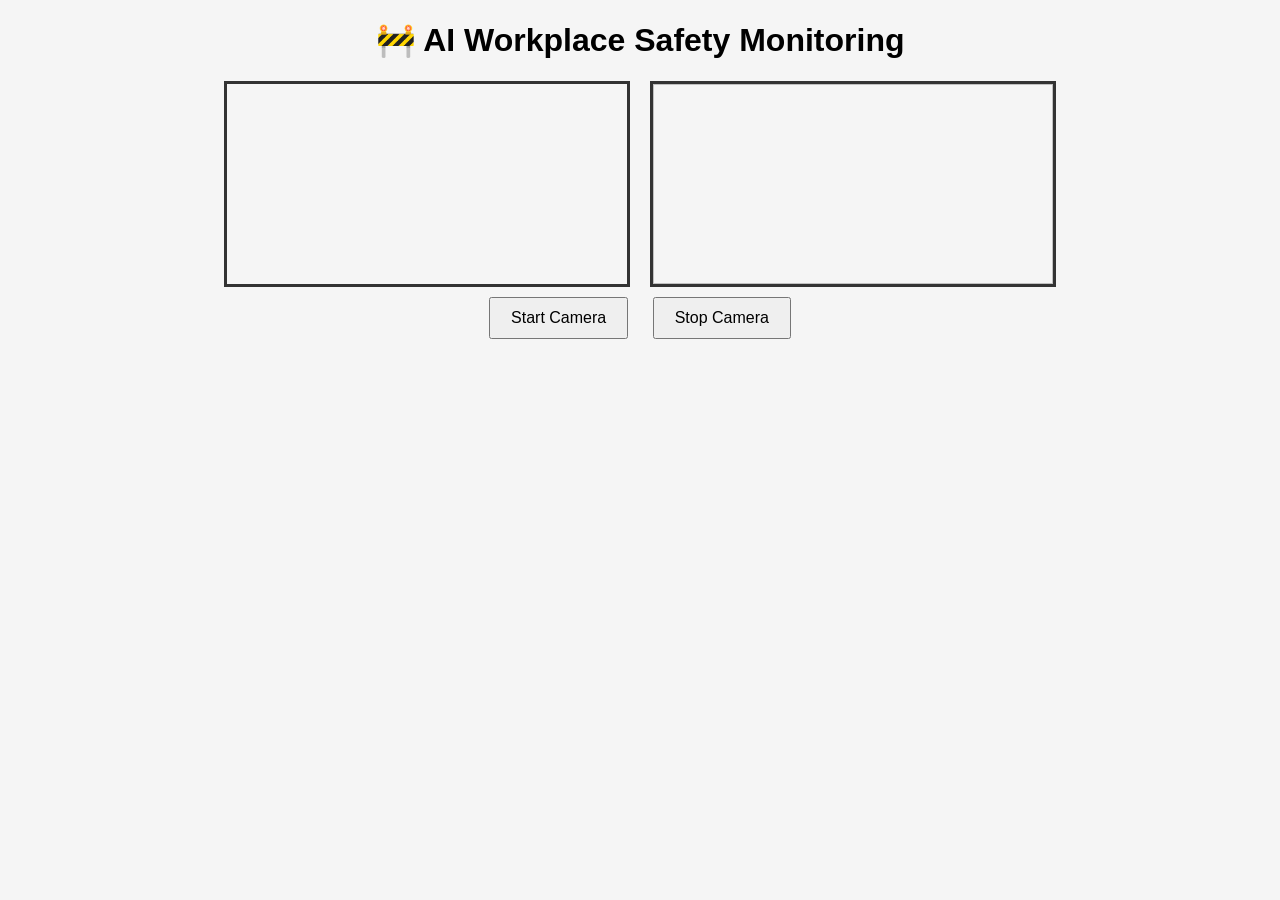
==== templates/index.html @ 5062f722 "frontend using flask and html" ====
<!DOCTYPE html>
<html>
<head>
    <title>AI Workplace Safety Monitor</title>
    <link rel="stylesheet" href="/static/style.css">
</head>
<body>

<h1>🚧 AI Workplace Safety Monitoring</h1>

<div class="container">
    <video id="video" autoplay></video>
    <canvas id="canvas" style="display:none;"></canvas>
    <img id="output" />
</div>

<button onclick="startCamera()">Start Camera</button>
<button onclick="stopCamera()">Stop Camera</button>

<div id="alert-box"></div>

<script src="/static/script.js"></script>
</body>
</html>
---- static/style.css ----
body {
    font-family: Arial, sans-serif;
    text-align: center;
    background-color: #f5f5f5;
}

.container {
    display: flex;
    justify-content: center;
    gap: 20px;
    margin-top: 20px;
}

video, img {
    width: 400px;
    border: 3px solid #333;
}

button {
    margin: 10px;
    padding: 10px 20px;
    font-size: 16px;
}

.alert {
    color: red;
    font-weight: bold;
    font-size: 22px;
}

.safe {
    color: green;
    font-weight: bold;
    font-size: 22px;
}
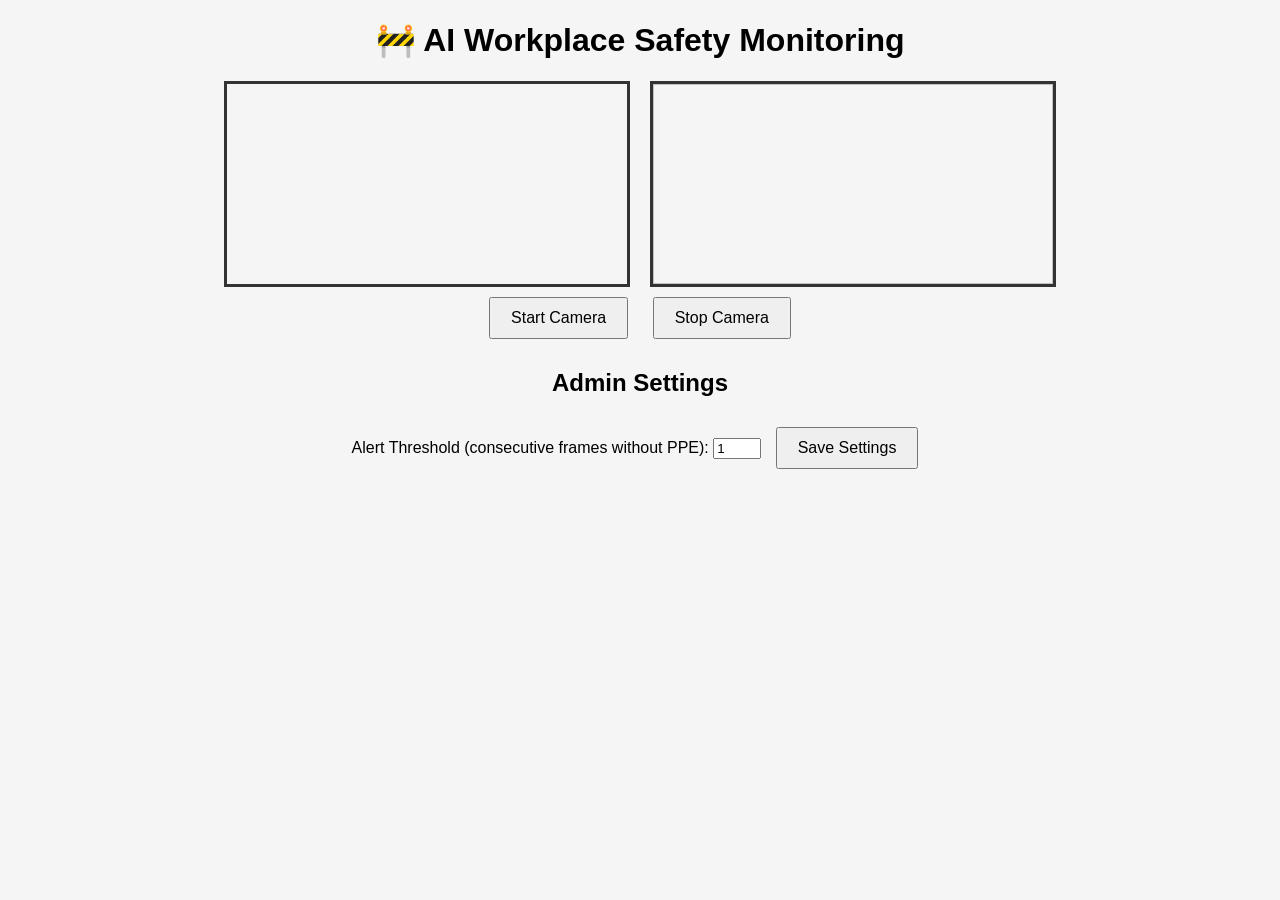
==== commit 586c8933: "Add configurable alert thresholds for PPE violations (Task 3)" ====
--- a/templates/index.html
+++ b/templates/index.html
@@ -19,6 +19,14 @@
 
 <div id="alert-box"></div>
 
+<h2>Admin Settings</h2>
+<div class="settings">
+    <label for="threshold">Alert Threshold (consecutive frames without PPE):</label>
+    <input type="number" id="threshold" min="1" max="10" value="1">
+    <button onclick="saveSettings()">Save Settings</button>
+    <p id="status"></p>
+</div>
+
 <script src="/static/script.js"></script>
 </body>
 </html>
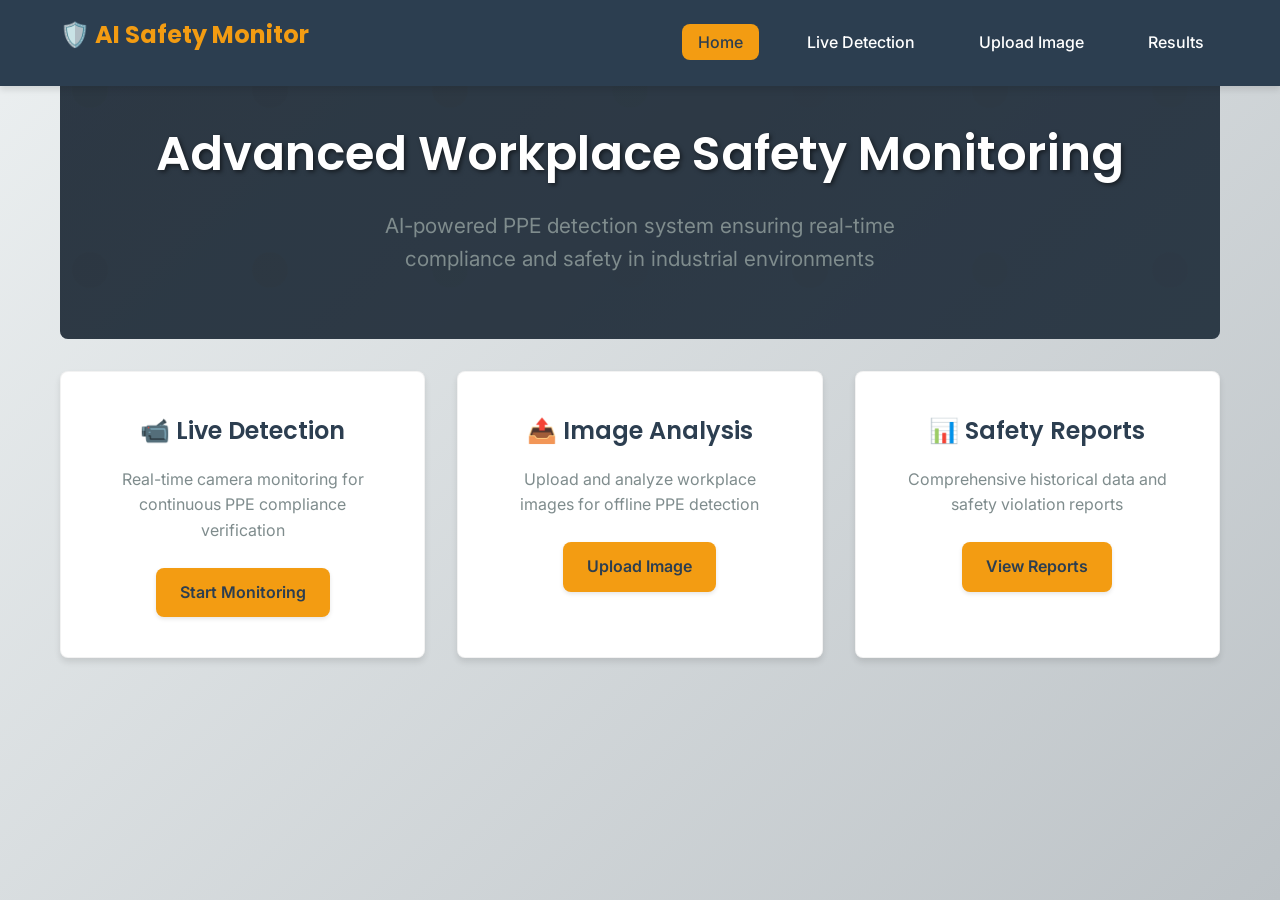
==== commit 47322534: "Improved UI/UX: Modern industrial safety dashboard theme, show latest results, added navigation and " ====
--- a/templates/index.html
+++ b/templates/index.html
@@ -1,32 +1,50 @@
 <!DOCTYPE html>
-<html>
+<html lang="en">
 <head>
+    <meta charset="UTF-8">
+    <meta name="viewport" content="width=device-width, initial-scale=1.0">
     <title>AI Workplace Safety Monitor</title>
-    <link rel="stylesheet" href="/static/style.css">
+    <link rel="preconnect" href="https://fonts.googleapis.com">
+    <link rel="preconnect" href="https://fonts.gstatic.com" crossorigin>
+    <link href="https://fonts.googleapis.com/css2?family=Poppins:wght@300;400;500;600;700&family=Inter:wght@300;400;500;600&display=swap" rel="stylesheet">
+    <link rel="stylesheet" href="/static/style.css?v=1">
 </head>
 <body>
+    <nav class="navbar">
+        <div class="nav-container">
+            <h1 class="nav-title">🛡️ AI Safety Monitor</h1>
+            <ul class="nav-menu">
+                <li><a href="/" class="active">Home</a></li>
+                <li><a href="/live">Live Detection</a></li>
+                <li><a href="/upload">Upload Image</a></li>
+                <li><a href="/results">Results</a></li>
+            </ul>
+        </div>
+    </nav>
 
-<h1>🚧 AI Workplace Safety Monitoring</h1>
+    <div class="container">
+        <header class="hero">
+            <h1>Advanced Workplace Safety Monitoring</h1>
+            <p>AI-powered PPE detection system ensuring real-time compliance and safety in industrial environments</p>
+        </header>
 
-<div class="container">
-    <video id="video" autoplay></video>
-    <canvas id="canvas" style="display:none;"></canvas>
-    <img id="output" />
-</div>
-
-<button onclick="startCamera()">Start Camera</button>
-<button onclick="stopCamera()">Stop Camera</button>
-
-<div id="alert-box"></div>
-
-<h2>Admin Settings</h2>
-<div class="settings">
-    <label for="threshold">Alert Threshold (consecutive frames without PPE):</label>
-    <input type="number" id="threshold" min="1" max="10" value="1">
-    <button onclick="saveSettings()">Save Settings</button>
-    <p id="status"></p>
-</div>
-
-<script src="/static/script.js"></script>
+        <div class="features">
+            <div class="card">
+                <h2>📹 Live Detection</h2>
+                <p>Real-time camera monitoring for continuous PPE compliance verification</p>
+                <a href="/live" class="btn">Start Monitoring</a>
+            </div>
+            <div class="card">
+                <h2>📤 Image Analysis</h2>
+                <p>Upload and analyze workplace images for offline PPE detection</p>
+                <a href="/upload" class="btn">Upload Image</a>
+            </div>
+            <div class="card">
+                <h2>📊 Safety Reports</h2>
+                <p>Comprehensive historical data and safety violation reports</p>
+                <a href="/results" class="btn">View Reports</a>
+            </div>
+        </div>
+    </div>
 </body>
 </html>
--- a/static/style.css
+++ b/static/style.css
@@ -1,35 +1,435 @@
+/* Import Google Fonts */
+@import url('https://fonts.googleapis.com/css2?family=Poppins:wght@300;400;500;600;700&family=Inter:wght@300;400;500;600&display=swap');
+
+/* CSS Variables for Theme */
+:root {
+    --primary-color: #2c3e50; /* Dark Blue */
+    --secondary-color: #95a5a6; /* Steel Gray */
+    --accent-color: #f39c12; /* Safety Yellow */
+    --background-color: #ecf0f1; /* Light Gray */
+    --card-color: #ffffff; /* White */
+    --text-primary: #2c3e50;
+    --text-secondary: #7f8c8d;
+    --shadow: 0 4px 6px rgba(0, 0, 0, 0.1);
+    --border-radius: 8px;
+    --transition: all 0.3s ease;
+}
+
+/* Global Reset */
+* {
+    margin: 0;
+    padding: 0;
+    box-sizing: border-box;
+}
+
 body {
-    font-family: Arial, sans-serif;
+    font-family: 'Inter', sans-serif;
+    line-height: 1.6;
+    color: var(--text-primary);
+    background: linear-gradient(135deg, var(--background-color) 0%, #bdc3c7 100%);
+    background-attachment: fixed;
+    min-height: 100vh;
+}
+
+/* Typography */
+h1, h2, h3, h4, h5, h6 {
+    font-family: 'Poppins', sans-serif;
+    font-weight: 600;
+    margin-bottom: 1rem;
+}
+
+p {
+    color: var(--text-secondary);
+    margin-bottom: 1rem;
+}
+
+/* Container */
+.container {
+    max-width: 1200px;
+    margin: 0 auto;
+    padding: 20px;
+}
+
+/* Navbar */
+.navbar {
+    background-color: var(--primary-color);
+    color: white;
+    padding: 1rem 0;
+    box-shadow: var(--shadow);
+    position: fixed;
+    top: 0;
+    width: 100%;
+    z-index: 1000;
+}
+
+.nav-container {
+    max-width: 1200px;
+    margin: 0 auto;
+    padding: 0 20px;
+    display: flex;
+    justify-content: space-between;
+    align-items: center;
+}
+
+.nav-title {
+    font-size: 1.5rem;
+    font-weight: 700;
+    color: var(--accent-color);
+}
+
+.nav-menu {
+    list-style: none;
+    display: flex;
+}
+
+.nav-menu li {
+    margin-left: 2rem;
+}
+
+.nav-menu a {
+    color: white;
+    text-decoration: none;
+    padding: 0.5rem 1rem;
+    border-radius: var(--border-radius);
+    transition: var(--transition);
+    font-weight: 500;
+}
+
+.nav-menu a:hover, .nav-menu a.active {
+    background-color: var(--accent-color);
+    color: var(--primary-color);
+}
+
+/* Hero Section */
+.hero {
     text-align: center;
-    background-color: #f5f5f5;
-}
-
-.container {
+    padding: 6rem 0 4rem;
+    background: linear-gradient(135deg, rgba(44, 62, 80, 0.9) 0%, rgba(52, 73, 94, 0.9) 100%),
+                url('data:image/svg+xml,<svg xmlns="http://www.w3.org/2000/svg" viewBox="0 0 100 100"><defs><pattern id="safety" patternUnits="userSpaceOnUse" width="20" height="20"><circle cx="10" cy="10" r="2" fill="%23f39c12" opacity="0.1"/></pattern></defs><rect width="100" height="100" fill="url(%23safety)"/></svg>');
+    background-attachment: fixed;
+    color: white;
+    border-radius: var(--border-radius);
+    margin-bottom: 2rem;
+    position: relative;
+}
+
+.hero::before {
+    content: '';
+    position: absolute;
+    top: 0;
+    left: 0;
+    right: 0;
+    bottom: 0;
+    background: rgba(0, 0, 0, 0.3);
+    border-radius: var(--border-radius);
+}
+
+.hero > * {
+    position: relative;
+    z-index: 1;
+}
+
+.hero h1 {
+    font-size: 3rem;
+    margin-bottom: 1rem;
+    text-shadow: 2px 2px 4px rgba(0,0,0,0.5);
+}
+
+.hero p {
+    font-size: 1.3rem;
+    opacity: 2;
+    max-width: 600px;
+    margin: 0 auto;
+}
+
+/* Features/Cards */
+.features {
+    display: grid;
+    grid-template-columns: repeat(auto-fit, minmax(280px, 1fr));
+    gap: 2rem;
+    margin-bottom: 2rem;
+}
+
+.card {
+    background: var(--card-color);
+    padding: 2.5rem;
+    border-radius: var(--border-radius);
+    box-shadow: var(--shadow);
+    text-align: center;
+    transition: var(--transition);
+    border: 1px solid rgba(0,0,0,0.05);
+}
+
+.card:hover {
+    transform: translateY(-8px);
+    box-shadow: 0 8px 25px rgba(0, 0, 0, 0.15);
+}
+
+.card h2 {
+    margin-bottom: 1rem;
+    color: var(--primary-color);
+    font-size: 1.5rem;
+}
+
+.card p {
+    margin-bottom: 1.5rem;
+    color: var(--text-secondary);
+    font-size: 1rem;
+}
+
+.btn {
+    display: inline-block;
+    background-color: var(--accent-color);
+    color: var(--primary-color);
+    padding: 0.75rem 1.5rem;
+    text-decoration: none;
+    border-radius: var(--border-radius);
+    transition: var(--transition);
+    border: none;
+    cursor: pointer;
+    font-size: 1rem;
+    font-weight: 600;
+    box-shadow: 0 2px 4px rgba(0,0,0,0.1);
+}
+
+.btn:hover {
+    background-color: #e67e22;
+    transform: translateY(-2px);
+    box-shadow: 0 4px 8px rgba(0,0,0,0.2);
+}
+
+/* Live Detection */
+.live-container {
     display: flex;
     justify-content: center;
     gap: 20px;
-    margin-top: 20px;
+    margin: 2rem 0;
+    flex-wrap: wrap;
 }
 
 video, img {
-    width: 400px;
-    border: 3px solid #333;
-}
-
-button {
-    margin: 10px;
-    padding: 10px 20px;
-    font-size: 16px;
+    width: 100%;
+    max-width: 400px;
+    border: 3px solid var(--secondary-color);
+    border-radius: var(--border-radius);
+    box-shadow: var(--shadow);
+}
+
+.controls {
+    text-align: center;
+    margin: 2rem 0;
+}
+
+/* Upload Section */
+.upload-section {
+    max-width: 500px;
+    margin: 0 auto;
+    background: var(--card-color);
+    padding: 2.5rem;
+    border-radius: var(--border-radius);
+    box-shadow: var(--shadow);
+    border: 1px solid rgba(0,0,0,0.05);
+}
+
+.upload-section form {
+    display: flex;
+    flex-direction: column;
+    gap: 1.5rem;
+}
+
+.upload-section input[type="file"] {
+    padding: 0.75rem;
+    border: 2px dashed var(--secondary-color);
+    border-radius: var(--border-radius);
+    background: var(--background-color);
+    transition: var(--transition);
+}
+
+.upload-section input[type="file"]:hover {
+    border-color: var(--accent-color);
+}
+
+/* Results Table */
+.search-bar {
+    margin-bottom: 2rem;
+}
+
+.search-bar input {
+    width: 100%;
+    padding: 0.75rem;
+    border: 1px solid var(--secondary-color);
+    border-radius: var(--border-radius);
+    font-size: 1rem;
+    transition: var(--transition);
+}
+
+.search-bar input:focus {
+    outline: none;
+    border-color: var(--accent-color);
+    box-shadow: 0 0 0 3px rgba(243, 156, 18, 0.1);
+}
+
+table {
+    width: 100%;
+    border-collapse: collapse;
+    background: var(--card-color);
+    border-radius: var(--border-radius);
+    overflow: hidden;
+    box-shadow: var(--shadow);
+    border: 1px solid rgba(0,0,0,0.05);
+}
+
+th, td {
+    padding: 1rem;
+    text-align: left;
+    border-bottom: 1px solid var(--background-color);
+}
+
+th {
+    background-color: var(--primary-color);
+    color: white;
+    font-weight: 600;
+}
+
+tbody tr:hover {
+    background-color: var(--background-color);
+}
+
+.ppe-item {
+    display: inline-block;
+    background-color: var(--secondary-color);
+    color: white;
+    padding: 0.2rem 0.5rem;
+    border-radius: 12px;
+    font-size: 0.8rem;
+    margin: 0.1rem;
+    font-weight: 500;
+}
+
+.badge {
+    padding: 0.25rem 0.75rem;
+    border-radius: 20px;
+    font-weight: 600;
+    font-size: 0.85rem;
+    text-transform: uppercase;
+}
+
+.safe {
+    background-color: #27ae60;
+    color: white;
+}
+
+.unsafe {
+    background-color: #e74c3c;
+    color: white;
+}
+
+/* Settings */
+.settings {
+    background: var(--card-color);
+    padding: 2.5rem;
+    border-radius: var(--border-radius);
+    box-shadow: var(--shadow);
+    margin-top: 2rem;
+    border: 1px solid rgba(0,0,0,0.05);
+}
+
+.settings label {
+    display: block;
+    margin-bottom: 0.5rem;
+    font-weight: 600;
+    color: var(--text-primary);
+}
+
+.settings input {
+    width: 100%;
+    padding: 0.75rem;
+    border: 1px solid var(--secondary-color);
+    border-radius: var(--border-radius);
+    margin-bottom: 1rem;
+    font-size: 1rem;
+    transition: var(--transition);
+}
+
+.settings input:focus {
+    outline: none;
+    border-color: var(--accent-color);
+    box-shadow: 0 0 0 3px rgba(243, 156, 18, 0.1);
+}
+
+/* Alerts */
+#alert-box {
+    margin: 2rem 0;
+    padding: 1rem;
+    border-radius: var(--border-radius);
+    text-align: center;
+    font-weight: 600;
+    box-shadow: var(--shadow);
 }
 
 .alert {
-    color: red;
-    font-weight: bold;
-    font-size: 22px;
+    background-color: #f8d7da;
+    color: #721c24;
+    border: 1px solid #f5c6cb;
 }
 
 .safe {
-    color: green;
-    font-weight: bold;
-    font-size: 22px;
+    background-color: #d4edda;
+    color: #155724;
+    border: 1px solid #c3e6cb;
+}
+
+.error {
+    color: #e74c3c;
+}
+
+/* Responsive */
+@media (max-width: 768px) {
+    .nav-container {
+        flex-direction: column;
+        gap: 1rem;
+    }
+
+    .nav-menu {
+        justify-content: center;
+        flex-wrap: wrap;
+    }
+
+    .nav-menu li {
+        margin: 0 1rem 0.5rem 0;
+    }
+
+    .hero h1 {
+        font-size: 2.5rem;
+    }
+
+    .hero {
+        padding: 4rem 0 2rem;
+    }
+
+    .features {
+        grid-template-columns: 1fr;
+    }
+
+    .live-container {
+        flex-direction: column;
+        align-items: center;
+    }
+
+    video, img {
+        width: 100%;
+        max-width: 400px;
+    }
+
+    table {
+        font-size: 0.9rem;
+    }
+
+    th, td {
+        padding: 0.75rem 0.5rem;
+    }
+
+    .card {
+        padding: 2rem;
+    }
 }
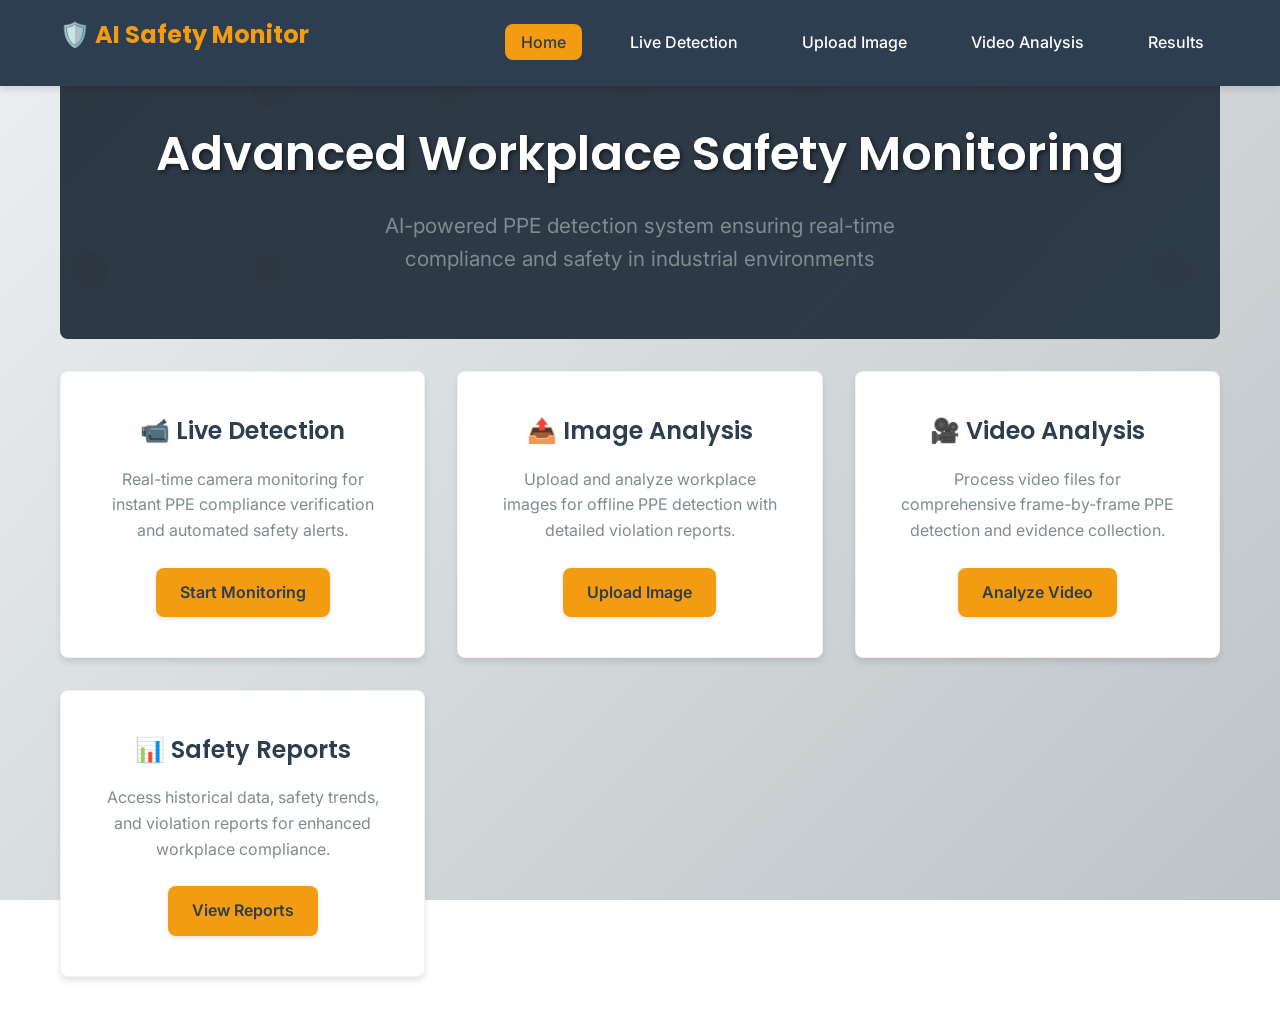
==== commit a38b5f2f: "Linked video.html to index.html and created the ui for video analyzer and reduced the frame from 600" ====
--- a/templates/index.html
+++ b/templates/index.html
@@ -17,6 +17,7 @@
                 <li><a href="/" class="active">Home</a></li>
                 <li><a href="/live">Live Detection</a></li>
                 <li><a href="/upload">Upload Image</a></li>
+                <li><a href="/video">Video Analysis</a></li>
                 <li><a href="/results">Results</a></li>
             </ul>
         </div>
@@ -31,17 +32,22 @@
         <div class="features">
             <div class="card">
                 <h2>📹 Live Detection</h2>
-                <p>Real-time camera monitoring for continuous PPE compliance verification</p>
+                <p>Real-time camera monitoring for instant PPE compliance verification and automated safety alerts.</p>
                 <a href="/live" class="btn">Start Monitoring</a>
             </div>
             <div class="card">
                 <h2>📤 Image Analysis</h2>
-                <p>Upload and analyze workplace images for offline PPE detection</p>
+                <p>Upload and analyze workplace images for offline PPE detection with detailed violation reports.</p>
                 <a href="/upload" class="btn">Upload Image</a>
             </div>
             <div class="card">
+                <h2>🎥 Video Analysis</h2>
+                <p>Process video files for comprehensive frame-by-frame PPE detection and evidence collection.</p>
+                <a href="/video" class="btn">Analyze Video</a>
+            </div>
+            <div class="card">
                 <h2>📊 Safety Reports</h2>
-                <p>Comprehensive historical data and safety violation reports</p>
+                <p>Access historical data, safety trends, and violation reports for enhanced workplace compliance.</p>
                 <a href="/results" class="btn">View Reports</a>
             </div>
         </div>
--- a/static/style.css
+++ b/static/style.css
@@ -41,6 +41,7 @@
 p {
     color: var(--text-secondary);
     margin-bottom: 1rem;
+    font-size: 1.1rem;
 }
 
 /* Container */
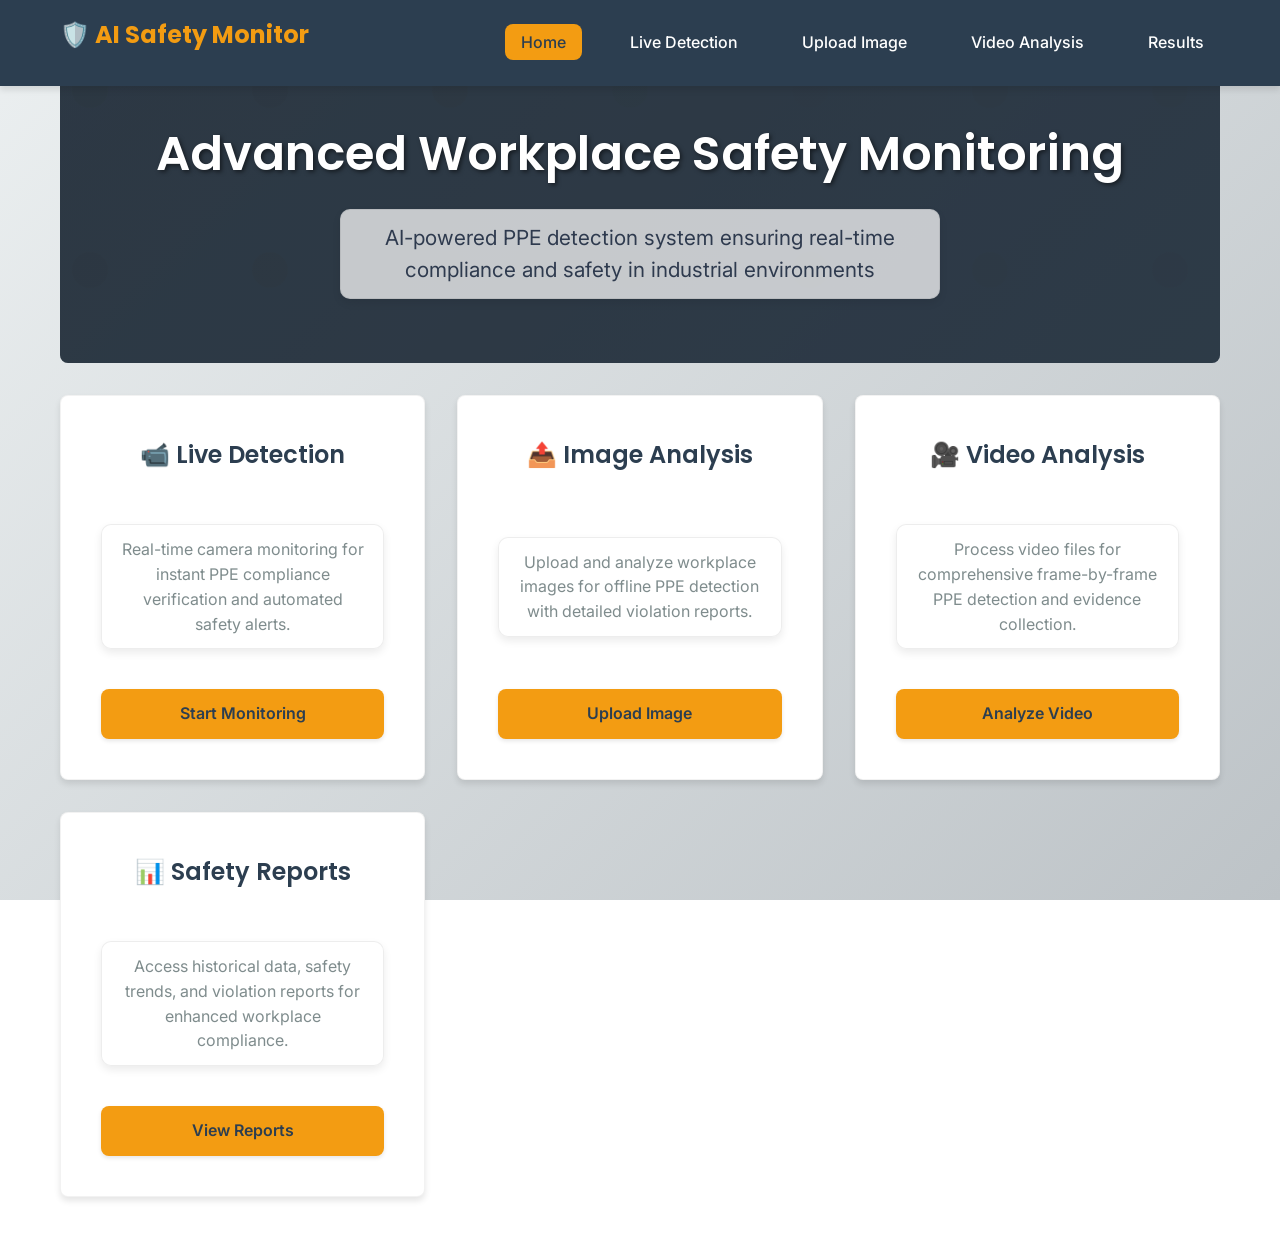
==== commit fdf5c1ec: "Finishing Touch and Trend Graph" ====
--- a/templates/index.html
+++ b/templates/index.html
@@ -26,28 +26,28 @@
     <div class="container">
         <header class="hero">
             <h1>Advanced Workplace Safety Monitoring</h1>
-            <p>AI-powered PPE detection system ensuring real-time compliance and safety in industrial environments</p>
+            <p class="description-text">AI-powered PPE detection system ensuring real-time compliance and safety in industrial environments</p>
         </header>
 
         <div class="features">
             <div class="card">
                 <h2>📹 Live Detection</h2>
-                <p>Real-time camera monitoring for instant PPE compliance verification and automated safety alerts.</p>
+                <p class="description-text">Real-time camera monitoring for instant PPE compliance verification and automated safety alerts.</p>
                 <a href="/live" class="btn">Start Monitoring</a>
             </div>
             <div class="card">
                 <h2>📤 Image Analysis</h2>
-                <p>Upload and analyze workplace images for offline PPE detection with detailed violation reports.</p>
+                <p class="description-text">Upload and analyze workplace images for offline PPE detection with detailed violation reports.</p>
                 <a href="/upload" class="btn">Upload Image</a>
             </div>
             <div class="card">
                 <h2>🎥 Video Analysis</h2>
-                <p>Process video files for comprehensive frame-by-frame PPE detection and evidence collection.</p>
+                <p class="description-text">Process video files for comprehensive frame-by-frame PPE detection and evidence collection.</p>
                 <a href="/video" class="btn">Analyze Video</a>
             </div>
             <div class="card">
                 <h2>📊 Safety Reports</h2>
-                <p>Access historical data, safety trends, and violation reports for enhanced workplace compliance.</p>
+                <p class="description-text">Access historical data, safety trends, and violation reports for enhanced workplace compliance.</p>
                 <a href="/results" class="btn">View Reports</a>
             </div>
         </div>
--- a/static/style.css
+++ b/static/style.css
@@ -13,6 +13,7 @@
     --shadow: 0 4px 6px rgba(0, 0, 0, 0.1);
     --border-radius: 8px;
     --transition: all 0.3s ease;
+    --description-top-offset: 1.8rem;
 }
 
 /* Global Reset */
@@ -42,6 +43,20 @@
     color: var(--text-secondary);
     margin-bottom: 1rem;
     font-size: 1.1rem;
+}
+
+.description-text {
+    color: #2e3a4e;
+    font-size: 1.15rem;
+    line-height: 1.55;
+    text-align: center;
+    max-width: 840px;
+    margin: calc(var(--description-top-offset, 1.8rem) + 0.3rem) auto 1.2rem;
+    background: rgba(255, 255, 255, 0.73);
+    border-radius: 10px;
+    padding: 0.75rem 1.1rem;
+    box-shadow: 0 4px 8px rgba(0,0,0,0.08);
+    border: 1px solid rgba(0, 0, 0, 0.07);
 }
 
 /* Container */
@@ -152,6 +167,9 @@
 }
 
 .card {
+    display: flex;
+    flex-direction: column;
+    justify-content: space-between;
     background: var(--card-color);
     padding: 2.5rem;
     border-radius: var(--border-radius);
@@ -159,6 +177,10 @@
     text-align: center;
     transition: var(--transition);
     border: 1px solid rgba(0,0,0,0.05);
+}
+
+.card .btn {
+    margin-top: 1rem;
 }
 
 .card:hover {
